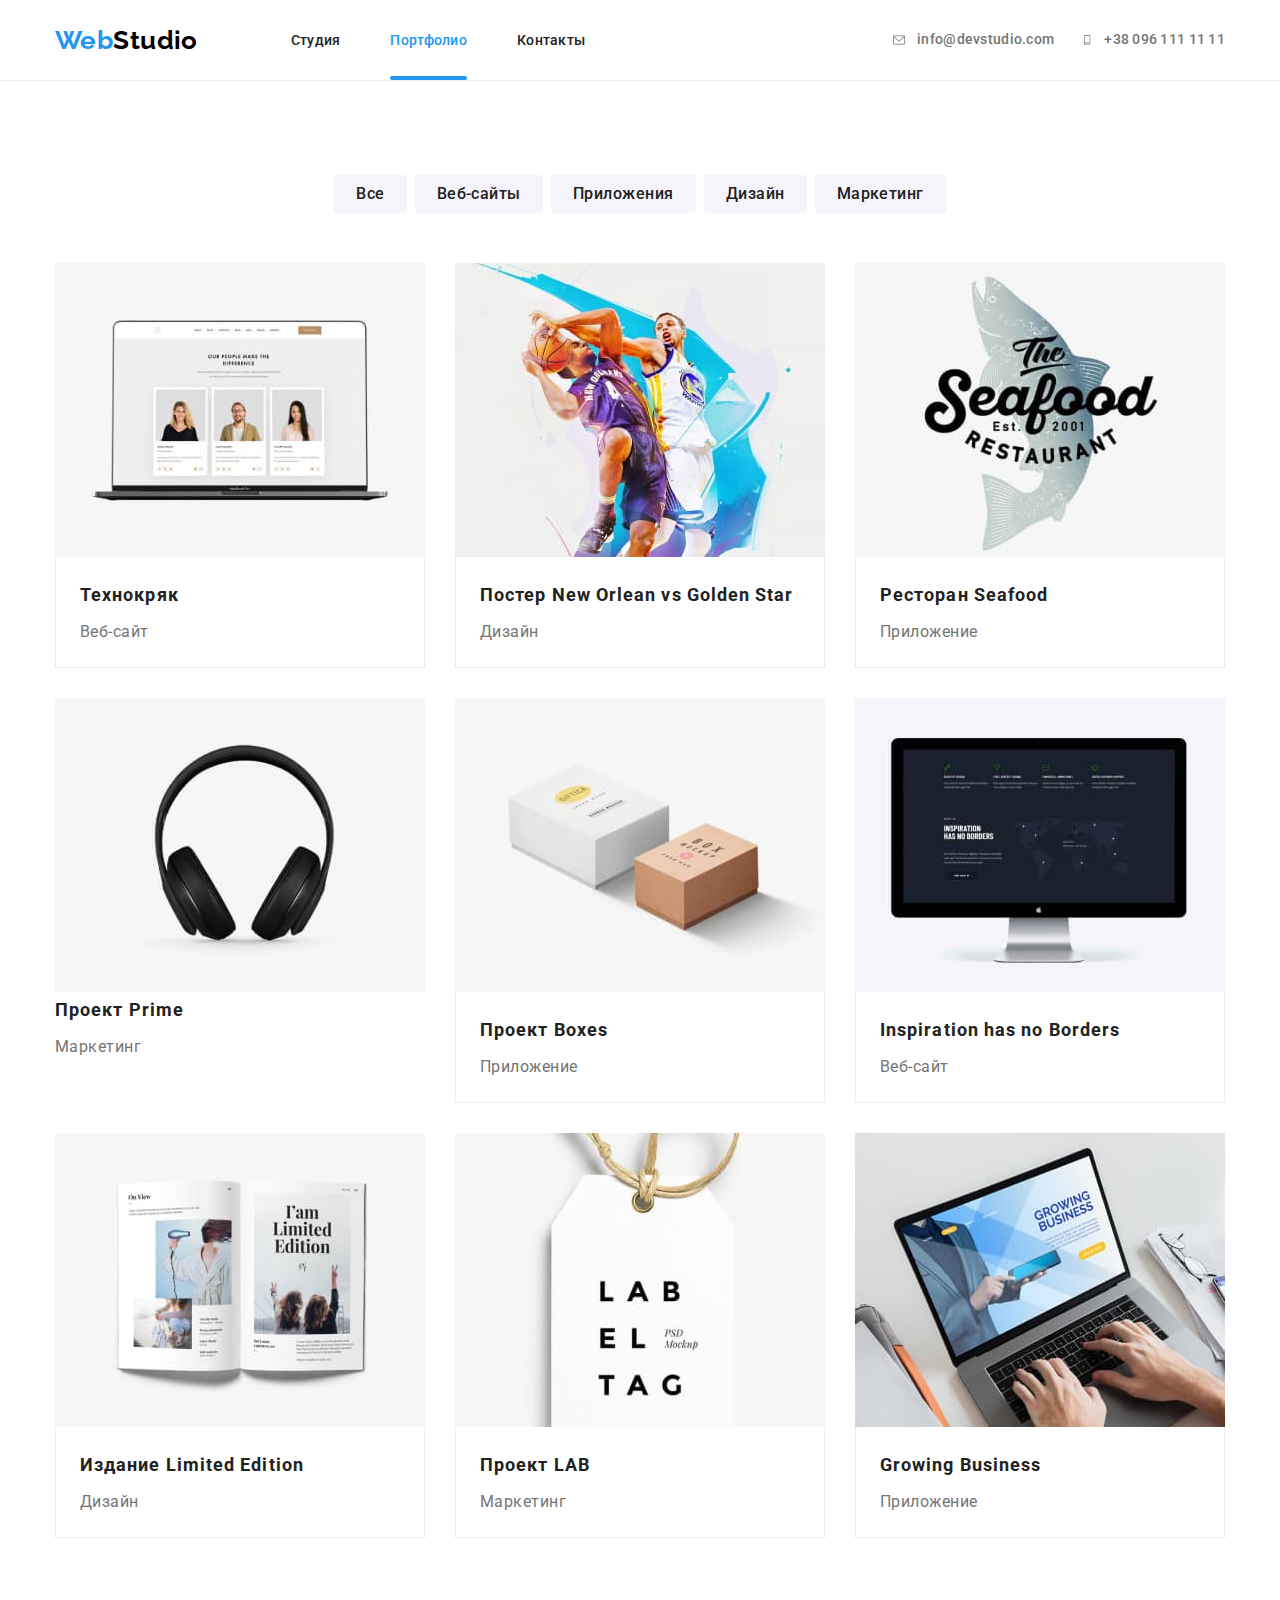
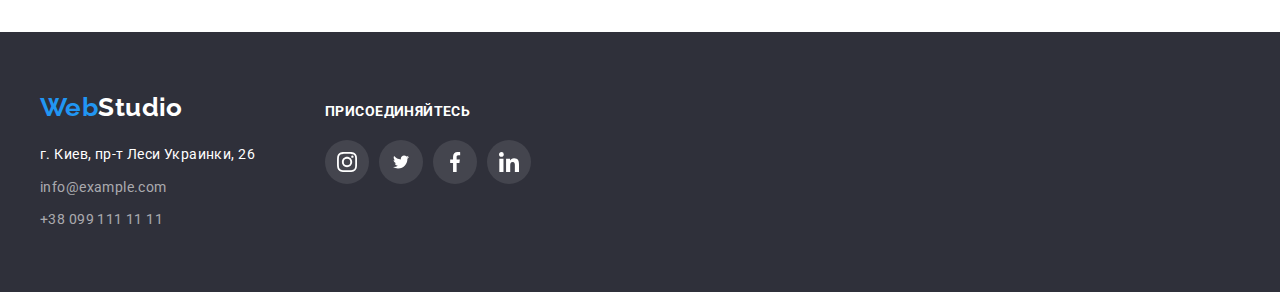
==== portfolio.html @ 7052b2ea "копия hw5" ====
<!DOCTYPE html>
<html lang="ru">

<head>
    <meta charset="UTF-8">
    <meta http-equiv="X-UA-Compatible" content="IE=edge">
    <meta name="viewport" content="width=device-width, initial-scale=1.0">
    <title>Вебстудия</title>

    <link rel="preconnect" href="https://fonts.gstatic.com">
    <link
        href="https://fonts.googleapis.com/css2?family=Raleway:wght@700&family=Roboto:wght@400;500;700;900&display=swap"
        rel="stylesheet">
    <link rel="stylesheet" href="https://cdnjs.cloudflare.com/ajax/libs/modern-normalize/1.0.0/modern-normalize.min.css">
    <link rel="stylesheet" href="./css/style.css">
</head>

<body>
    <header class="header">
        <div class="container">
            <nav class="navigation">
                <a href="#" class="logo"><span class="logo-web">Web</span><span class="logo-studio">Studio</span></a>
                <ul class="list site-nav">
                    <li class="item"><a href="./index.html" class="nav-item">Студия</a></li>
                    <li class="item"><a href="./portfolio.html" class="nav-item  current">Портфолио</a></li>
                    <li class="item"><a href="#" class="nav-item">Контакты</a></li>
                </ul>
            </nav>
            <ul class="list auth-nav">
                <li class="item">
                    <a class="contacts-item" href="mailto:info@devstudio.com">
                        <svg class="contact-icon" width="16" height="12">
                            <use href="./images/sprite.svg#icon-envelope"></use>
                        </svg>
                        info@devstudio.com
                    </a>
                </li>
                <li class="item">
                    <a class="contacts-item" href="tel:+380961111111">
                        <svg class="contact-icon" width="10" height="16">
                            <use href="./images/sprite.svg#icon-smartphone"></use>
                        </svg>
                        +38 096 111 11 11
                    </a>
                </li>
            </ul>
    
        </div>
    </header>


    <main>
        <section class="container section">
            <h1 hidden>Наши работы</h1>
            <!-- Filters -->
        
            <ul class="filters list">
                <li class="item"><button type="button" class="btn btn-secondary">Все</button></li>
                <li class="item"><button type="button" class="btn btn-secondary">Веб-сайты</button></li>
                <li class="item"><button type="button" class="btn btn-secondary">Приложения</button></li>
                <li class="item"><button type="button" class="btn btn-secondary">Дизайн</button></li>
                <li class="item"><button type="button" class="btn btn-secondary">Маркетинг</button></li>
            </ul>      
            <!-- /Filters -->

            <!-- Projects -->        
            <ul class="projects list">
                <li class="item">
                    <div class="projects-thumb">
                        <img class="project-img" src="./images/img-portfolio/img-pf-1.jpg" alt="Три сотрудника компании" width="370">
                        <div class="overlay">
                            <p class="text-overlay">Технокряк это современная площадка распространения коронавируса. Компании используют эту платформу для цифрового
                                шпионажа и атак на защищённые сервера конкурентов.
                            </p>                        
                        </div>
                        </div>
                    </div>
                    <div class="project-dscr">
                        <h2 class="project-title">Технокряк</h2>
                        <p class="project-text">Веб-сайт</p>
                    </div>
                                       
                </li>
                <li class="item">
                    <div class="projects-thumb">
                        <img class="project-img" src="./images/img-portfolio/img-pf-2.jpg" alt="Два баскетболиста" width="370">
                        <div class="overlay">
                            <p class="text-overlay">Технокряк это современная площадка распространения коронавируса. Компании используют эту платформу для цифрового
                                шпионажа и атак на защищённые сервера конкурентов.
                            </p>                        
                        </div>
                        </div>
                    </div>
                    <div class="project-dscr">
                        <h2 class="project-title">Постер New Orlean vs Golden Star</h2>
                        <p class="project-text">Дизайн</p> 
                    </div>               
                </li>
                <li class="item">
                    <div class="projects-thumb">
                        <img class="project-img" src="./images/img-portfolio/img-pf-3.jpg" alt="Логотип морского ресторана" width="370">
                        <div class="overlay">
                            <p class="text-overlay">Технокряк это современная площадка распространения коронавируса. Компании используют эту платформу для цифрового
                                шпионажа и атак на защищённые сервера конкурентов.
                            </p>                        
                        </div>
                        </div>
                    </div>
                    <div class="project-dscr">
                        <h2 class="project-title">Ресторан Seafood</h2>
                        <p class="project-text">Приложение</p>
                    </div>               
                </li>
                <li class="item">
                    <div class="projects-thumb">
                        <img class="project-img" src="./images/img-portfolio/img-pf-4.jpg" alt="Наушники" width="370">
                        <div class="overlay">
                            <p class="text-overlay">Технокряк это современная площадка распространения коронавируса. Компании используют эту платформу для цифрового
                                шпионажа и атак на защищённые сервера конкурентов.
                            </p>                        
                        </div>
                        </div>
                    </div>
                    <div class="prodect-dscr">
                        <h2 class="project-title">Проект Prime</h2>
                        <p class="project-text">Маркетинг</p>   
                    </div>                     
                </li>
                <li class="item">
                    <div class="projects-thumb">
                        <img class="project-img" src="./images/img-portfolio/img-pf-5.jpg" alt="Две коробочки" width="370">
                        <div class="overlay">
                            <p class="text-overlay">Технокряк это современная площадка распространения коронавируса. Компании используют эту платформу для цифрового
                                шпионажа и атак на защищённые сервера конкурентов.
                            </p>                        
                        </div>
                        </div>
                    </div>
                    <div class="project-dscr">
                        <h2 class="project-title">Проект Boxes</h2>
                        <p class="project-text">Приложение</p>
                    </div>               
                </li>
                <li class="item">
                    <div class="projects-thumb">
                        <img class="project-img" src="./images/img-portfolio/img-pf-6.jpg" alt="Монитор" width="370">
                        <div class="overlay">
                            <p class="text-overlay">Технокряк это современная площадка распространения коронавируса. Компании используют эту платформу для цифрового
                                шпионажа и атак на защищённые сервера конкурентов.
                            </p>                        
                        </div>
                        </div>
                    </div>
                    <div class="project-dscr">
                        <h2 class="project-title">Inspiration has no Borders</h2>
                        <p class="project-text">Веб-сайт</p>  
                    </div>               
                </li>
                <li class="item">
                    <div class="projects-thumb">
                        <img class="project-img" src="./images/img-portfolio/img-pf-7.jpg" alt="Разворот журнала" width="370">
                        <div class="overlay">
                            <p class="text-overlay">Технокряк это современная площадка распространения коронавируса. Компании используют эту платформу для цифрового
                                шпионажа и атак на защищённые сервера конкурентов.
                            </p>                        
                        </div>
                        </div>
                    </div>
                    <div class="project-dscr">
                        <h2 class="project-title">Издание Limited Edition</h2>
                        <p class="project-text">Дизайн</p>                           
                    </div>               
                </li>
                <li class="item">
                    <div class="projects-thumb">
                        <img class="project-img" src="./images/img-portfolio/img-pf-8.jpg" alt="Бирка" width="370">
                        <div class="overlay">
                            <p class="text-overlay">Технокряк это современная площадка распространения коронавируса. Компании используют эту платформу для цифрового
                                шпионажа и атак на защищённые сервера конкурентов.
                            </p>                        
                        </div>
                        </div>
                    </div>
                    <div class="project-dscr">
                        <h2 class="project-title">Проект LAB</h2>
                        <p class="project-text">Маркетинг</p>                          
                    </div>               
                </li>
                <li class="item">
                    <div class="projects-thumb">
                        <img class="project-img" src="./images/img-portfolio/img-pf-9.jpg" alt="Работа на ноутбуке" width="370">
                        <div class="overlay">
                            <p class="text-overlay">Технокряк это современная площадка распространения коронавируса. Компании используют эту платформу для цифрового
                                шпионажа и атак на защищённые сервера конкурентов.
                            </p>                        
                        </div>
                        </div>
                    </div>
                    <div class="project-dscr">
                        <h2 class="project-title">Growing Business</h2>
                        <p class="project-text">Приложение</p>
                    </div>               
                </li>
            </ul>
        </section>
        <!-- /Projects -->

    </main>

    <footer class="footer">
        <div class="container footer-box">
            <div class="auth-footer">
                <a href="#" class="logo"><span class="logo-web">Web</span><span class="logo-studio-down">Studio</span></a>
                <address class="address">
                    г. Киев, пр-т Леси Украинки, 26
                    <ul class="list">
                        <li class="item"><a href="mailto:info@example.com" class="address-item">info@example.com</a></li>
                        <li class="item"><a href="tel:+380991111111" class="address-item">+38 099 111 11 11</a></li>
                    </ul>
                </address>
            </div>
            <div class="social-footer">
                <p class="social-title">Присоединяйтесь</p>
                <ul class="social-list-footer list">
                    <li class="social-item">
                        <a class="social-link social-link-footer" href="" aria-label="Иконка Инстаграм">
                            <svg class="social-icon-footer" width="20" height="20">
                                <use href="./images/sprite.svg#icon-instagram"></use>
                            </svg>
                        </a>
                    </li>
                    <li class="social-item">
                        <a class="social-link social-link-footer" href="" aria-label="Иконка Твиттер">
                            <svg class="social-icon-footer" width="20" height="16">
                                <use href="./images/sprite.svg#icon-twitter"></use>
                            </svg>
                        </a>
                    </li>
                    <li class="social-item">
                        <a class="social-link social-link-footer" href="" aria-label="Иконка Фэйсбук">
                            <svg class="social-icon-footer" width="20" height="20">
                                <use href="./images/sprite.svg#icon-facebook"></use>
                            </svg>
                        </a>
                    </li>
                    <li class="social-item">
                        <a class="social-link social-link-footer" href="" aria-label="Иконка Линкедин">
                            <svg class="social-icon-footer" width="20" height="20">
                                <use href="./images/sprite.svg#icon-linkedin"></use>
                            </svg>
                        </a>
                    </li>
                </ul>
    
            </div>
    
        </div>
    
    </footer>

    
</body>
    
</html>
---- css/style.css ----
:root {
    --primary-text-color: #212121;
    --text-color-light: #757575;
    --accent-color: #2196f3;
    --text-color-white: #ffffff;
    --text-color-black: #000000;
    --text-color-footer-auth: rgba(255, 255, 255, 0.6);
    --bgc-color-secondary: #f5f4fa;
    --bgc-color: #2f303a;
    --border-color: #eeeeee;
    --bgc-img: rgba(47, 48, 58, 0.4);
    --icon-color: #afb1b8;
}

html {
    box-sizing: border-box;
}

*,
*::before,
*::after {
    box-sizing: inherit;
}

body {
    /* max-width: 1600px; */
    margin: 0 auto;
    background-color: var(--text-color-white);
    color: var(--primary-text-color);
    font-family: 'Roboto', sans-serif;
    font-style: normal;
    font-weight: 400;
    font-size: 14px;
    letter-spacing: 0.03em;
}

h1,
h2,
h3,
p {
    margin: 0;
    padding: 0;
}

.list {
    padding-inline: 0;
    margin: 0;
    padding: 0;
    list-style: none;
}

.container {
    margin-left: auto;
    margin-right: auto;
    width: 1200px;
    padding-left: 15px;
    padding-right: 15px;
}

.section {
    padding-top: 94px;
    padding-bottom: 94px;
}

.section:nth-child(2n + 4) {
    background-color: var(--bgc-color-secondary);
}

/* logo */
.header .logo {
    margin-right: 93px;
}

.logo {
    font-family: 'Raleway', sans-serif;
    font-weight: 700;
    font-size: 26px;
    line-height: 1.19;
    text-decoration: none;
}

.logo-web {
    color: var(--accent-color);
}

.logo-studio {
    color: var(--text-color-black);
}

.logo-studio-down {
    color: var(--text-color-white);
}
/* /logo */

/* NAVIGATION */
.header {
    border-bottom: 1px solid #ececec;
}

.header .container {
    display: flex;
    align-items: center;
}

.navigation {
    display: flex;
    align-items: center;
}

.header .list {
    display: flex;
    align-items: center;
}

.auth-nav {
    display: flex;
    margin-left: auto;
}

.site-nav .item + .item {
    margin-left: 50px;
}

.auth-nav .item + .item {
    margin-left: 30px;
}

.nav-item {
    padding: 32px 0;

    text-decoration: none;
    color: var(--primary-text-color);
    font-weight: 500;
    line-height: 1.14;
    letter-spacing: 0.02em;
    transition: color 250ms cubic-bezier(0.4, 0, 0.2, 1);
}

.nav-item.current {
    position: relative;
    color: var(--accent-color);
}

.nav-item.current::after {
    position: absolute;
    bottom: 0;
    content: '';
    display: block;
    height: 4px;
    width: 100%;
    border-radius: 2px;
    background-color: var(--accent-color);
}

.nav-item:hover,
.nav-item:focus {
    color: var(--accent-color);
}

.contacts-item {
    display: inline-flex;
    align-items: center;
    background-size: contain;
    padding: 32px 0;
    color: var(--text-color-light);
    font-weight: 500;
    font-size: 14px;
    line-height: 1.14;
    letter-spacing: 0.02em;
    text-decoration: none;

    transition: color 250ms cubic-bezier(0.4, 0, 0.2, 1);
}

.contact-icon {
    margin-right: 10px;
    fill: var(--text-color-light);
    background-size: contain;

    transition: fill 250ms cubic-bezier(0.4, 0, 0.2, 1);
}

.contacts-item:hover,
.contacts-item:focus {
    color: var(--accent-color);
}

.contacts-item:hover .contact-icon,
.contacts-item:focus .contact-icon {
    fill: var(--accent-color);
}

/* /NAVIGATION */

/* HERO */
.main-section {
    max-width: 1600px;
    margin: 0 auto;
    height: 600px;
    background-size: cover;
    background-position: center;
    background-image: linear-gradient(
            rgba(47, 48, 58, 0.4),
            rgba(47, 48, 58, 0.4)
        ),
        url(../images/img-main/bg-hero.jpg);
    background-color: var(--bgc-color);
    background-repeat: no-repeat;
}

.main-section .container {
    padding: 200px 0;
    text-align: center;
}

.main-title {
    color: var(--text-color-white);

    text-transform: uppercase;
    font-weight: 900;
    font-size: 44px;
    line-height: 1.36;
    letter-spacing: 0.06em;
}

.box-main-title {
    width: 696px;
    margin: 0 auto 30px auto;
}

.btn {
    cursor: pointer;
    border-radius: 4px;
    border: 3px solid transparent;
}

.btn-primary {
    padding: 10px 32px;

    color: var(--text-color-white);
    background-color: var(--accent-color);

    font-weight: 700;
    font-size: 16px;
    line-height: 1.87;
    letter-spacing: 0.06em;
}

.btn-secondary {
    padding: 6px 22px;

    color: var(--primary-text-color);
    background-color: var(--bgc-color-secondary);
    transition: background-color 250ms cubic-bezier(0.4, 0, 0.2, 1),
        color 250ms cubic-bezier(0.4, 0, 0.2, 1),
        box-shadow 250ms cubic-bezier(0.4, 0, 0.2, 1);

    font-weight: 500;
    font-size: 16px;
    line-height: 1.62;
    letter-spacing: 0.03em;
}

.btn-secondary:hover,
.btn-secondary:focus {
    color: var(--text-color-white);
    background-color: var(--accent-color);
}

.backdrop {
    position: fixed;
    z-index: 500;
    top: 0;
    left: 0;
    width: 100%;
    height: 100%;
    background-color: rgba(0, 0, 0, 0.2);
    opacity: 1;
    transition: opacity 250ms cubic-bezier(0.4, 0, 0.2, 1);
}

.backdrop.is-hidden {
    opacity: 0;
    pointer-events: none;
}

.modal {
    position: absolute;
    top: 50%;
    left: 50%;
    transform: translate(-50%, -50%) scale(1);
    width: 528px;
    height: 581px;
    background-color: var(--text-color-white);
    transition: transform 250ms cubic-bezier(0.4, 0, 0.2, 1);
}
.backdrop.is-hidden .modal {
    transform: translate(-50%, -50%) scale(0.6);
}

.btn-close {
    position: absolute;
    right: 8px;
    top: 8px;
    background-color: transparent;
    border: none;
    cursor: pointer;
}

/* /HERO */

/* FEATURES */
.feature-list {
    display: flex;
}

.feature-list .item {
    width: 270px;
}

.feature-list .item + .item {
    margin-left: 30px;
    display: block;
}

.section.no-padding {
    padding-bottom: 0;
}

.features-title {
    font-size: inherit;
    font-weight: 700;
    line-height: 1.14;
    text-transform: uppercase;
}

.features-text {
    margin-top: 10px;
    color: var(--text-color-light);
    line-height: 1.71;
}

.feature-box {
    display: flex;
    align-items: center;
    justify-content: center;
    margin-bottom: 30px;
    width: 270px;
    height: 120px;
    background-color: var(--bgc-color-secondary);
}

/* /FEATURES */

/* ABOUT */
.about-list {
    display: flex;
    justify-content: space-between;
}

.section-title {
    margin-bottom: 50px;

    font-weight: 700;
    font-size: 36px;
    line-height: 1.16;
    text-align: center;
}

.about-img {
    display: block;
}

.about-box {
    position: relative;
}

.about-table {
    position: absolute;
    left: 0;
    bottom: 0;
    width: 100%;
    padding: 27px 82px;
    background-color: rgba(47, 48, 58, 0.8);
}

.about-table .features-title {
    color: var(--text-color-white);
}

/* /ABOUT */

/* TEAM */
.team-list .item {
    display: block;
    background-color: var(--text-color-white);
    text-align: center;
    box-shadow: 0px 1px 3px rgba(0, 0, 0, 0.12), 0px 1px 1px rgba(0, 0, 0, 0.14),
        0px 2px 1px rgba(0, 0, 0, 0.2);
    border-radius: 0px 0px 4px 4px;
}

.team-list {
    display: flex;
    justify-content: space-between;
}

.team-dscr {
    width: 270px;
    padding-top: 30px;
    padding-bottom: 30px;
    padding-left: 32px;
    padding-right: 32px;
}

.team-card-title {
    margin-bottom: 10px;

    color: var(--primary-text-color);

    font-weight: 500;
    font-size: 16px;
    line-height: 1.18;
}

.team-card-text {
    color: var(--text-color-light);

    font-size: 16px;
    line-height: 1.18;

    margin-bottom: 16px;
}

.team-card-img {
    display: block;
}

.social-list {
    display: flex;
    justify-content: space-between;
    margin: 0;
}

.social-link {
    display: flex;
    justify-content: center;
    align-items: center;
    width: 44px;
    height: 44px;
    border-radius: 50%;
    cursor: pointer;
    transition: background-color 250ms cubic-bezier(0.4, 0, 0.2, 1);
}

.social-link:hover {
    background-color: var(--accent-color);
}

.social-link:hover .social-icon {
    fill: var(--text-color-white);
}

.social-icon {
    fill: var(--icon-color);
    transition: fill 250ms cubic-bezier(0.4, 0, 0.2, 1);
}

/* .social-item:not(:last-child) {
    margin-right: 10px;
} */

/* /TEAM */

/* CLIENTS */
.clients-list {
    display: inline-flex;
}
.client-box {
    display: flex;
    align-items: center;
    justify-content: center;
    width: 170px;
    height: 90px;
    border: 1px solid var(--icon-color);
    border-radius: 4px;
    transition: border 250ms cubic-bezier(0.4, 0, 0.2, 1);
}

.clients-list li + li {
    margin-left: 30px;
}

.client-icon {
    fill: #afb1b8;
    transition: fill 250ms cubic-bezier(0.4, 0, 0.2, 1);
}

.client-box:hover {
    border: 1px solid var(--accent-color);
}
.client-box:hover .client-icon {
    fill: var(--accent-color);
}

/* /CLIENTS */

/* FOOTER */
.footer {
    background-color: var(--bgc-color);
}

.footer-box {
    display: flex;
    align-items: baseline;
    padding: 60px 0;
}
.address {
    margin-top: 20px;

    font-style: normal;
    line-height: 1.71;
    color: var(--text-color-white);
}

.address-item {
    display: block;
    /* margin-top: 9px; */
    text-decoration: none;
    color: var(--text-color-footer-auth);
    transition: color 250ms cubic-bezier(0.4, 0, 0.2, 1);
}

.address .item {
    margin-top: 9px;
}

.address-item:hover,
.address-item:focus {
    color: var(--accent-color);
}

.social-title {
    font-weight: 700;
    font-size: 14px;
    line-height: 1.14em;
    letter-spacing: 0.03em;
    color: var(--text-color-white);
    text-transform: uppercase;
    margin-bottom: 20px;
}

.social-link-footer {
    background-color: rgba(255, 255, 255, 0.1);
    transition: background-color 250ms cubic-bezier(0.4, 0, 0.2, 1);
}

.social-list-footer .social-item:not(:last-child) {
    margin-right: 10px;
}

.social-icon-footer {
    fill: var(--text-color-white);
}

.social-footer {
    margin-left: 70px;
    align-items: flex-start;
}

.social-list-footer {
    display: flex;
}

/* /FOOTER */

/* PAGE PORTFOLIO */

/* FILTERS */
.container .filters {
    display: flex;
    justify-content: center;
    margin-bottom: 50px;
}

.filters .item + .item {
    margin-left: 8px;
}

.btn-secondary {
    color: var(--primary-text-color);
    background-color: var(--bgc-color-secondary);

    font-weight: 500;
    font-size: 16px;
    line-height: 1.62;

    padding: 6px 22px;
    border-radius: 4px;
    border: none;
}

.btn-secondary:hover,
.btn-secondary:focus {
    color: var(--text-color-white);
    background-color: var(--accent-color);
    box-shadow: 0px 3px 1px rgba(0, 0, 0, 0.1), 0px 1px 2px rgba(0, 0, 0, 0.08),
        0px 2px 2px rgba(0, 0, 0, 0.12);
}
/* /FILTERS */

/* PROJECTS */
.projects {
    display: flex;
    flex-wrap: wrap;
}

.project-title {
    margin-bottom: 4px;

    color: var(--primary-text-color);
    font-weight: 700;

    font-size: 18px;
    line-height: 2;
    letter-spacing: 0.06em;
}

.project-text {
    font-size: 16px;
    line-height: 1.87;
    letter-spacing: 0.03em;
    color: var(--text-color-light);
}

.project-img {
    display: block;
}

.projects .item {
    margin-right: 30px;
    margin-bottom: 30px;
    width: 370px;
    transition: box-shadow 250ms cubic-bezier(0.4, 0, 0.2, 1),
        color 2500ms cubic-bezier(0.4, 0, 0.2, 1);
}

.projects .item:nth-child(3n) {
    margin-right: 0;
}

.projects .item:nth-last-child(-n + 3) {
    margin-bottom: 0;
}
.projects .item:hover,
.projects .item:focus {
    box-shadow: 0px 1px 1px rgba(0, 0, 0, 0.12), 0px 4px 4px rgba(0, 0, 0, 0.06),
        1px 4px 6px rgba(0, 0, 0, 0.16);
}

.project-dscr {
    border: 1px solid var(--border-color);
    border-top: none;
    padding: 20px 24px;
}

.projects-thumb {
    position: relative;
    overflow: hidden;
}

.overlay {
    position: absolute;
    left: 0;
    bottom: 0;
    background-color: rgba(33, 150, 243, 0.9);
    padding: 63px 24px;
    width: 100%;
    height: 100%;
    transform: translateY(100%);
    transition: transform 250ms cubic-bezier(0.4, 0, 0.2, 1);
}

.projects .item:hover .overlay {
    transform: translateY(0);
}

.text-overlay {
    font-size: 18px;
    line-height: 1.56;
    letter-spacing: 0.03em;
    color: var(--text-color-white);
}
/* /PROJECTS */
/* /PORTFOLIO */ ;
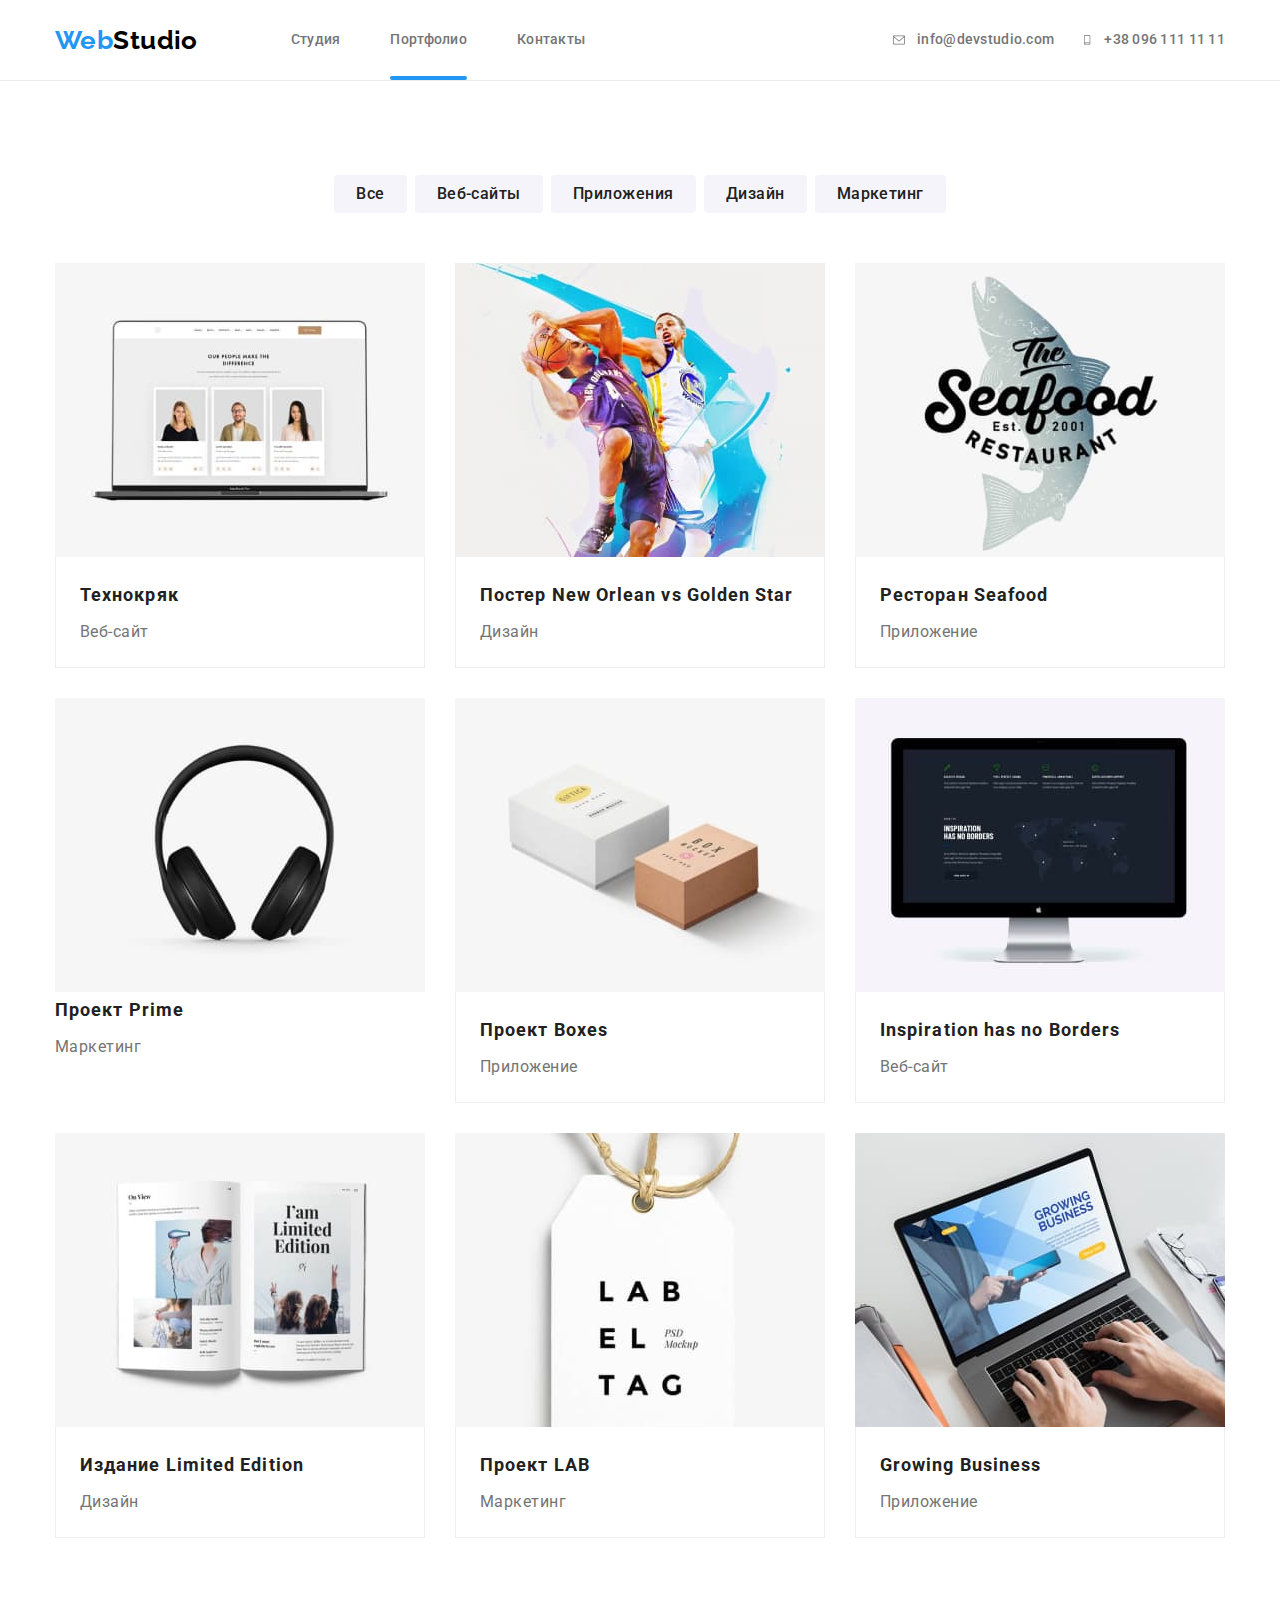
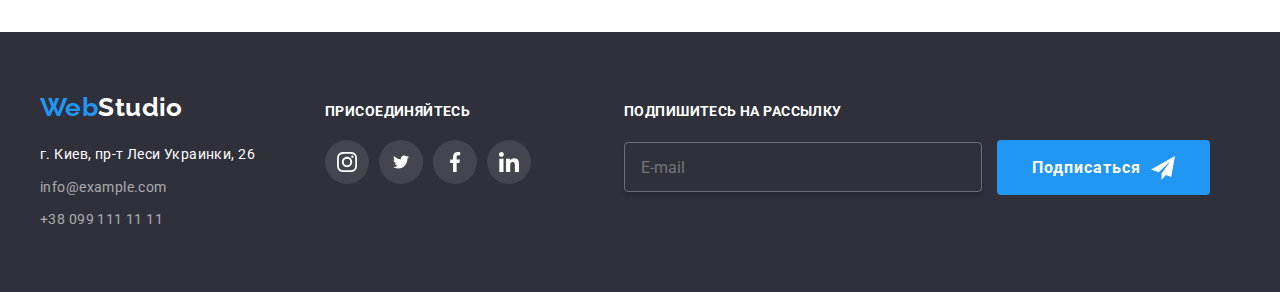
==== commit d1033b89: "BEM" ====
--- a/portfolio.html
+++ b/portfolio.html
@@ -11,40 +11,52 @@
     <link
         href="https://fonts.googleapis.com/css2?family=Raleway:wght@700&family=Roboto:wght@400;500;700;900&display=swap"
         rel="stylesheet">
-    <link rel="stylesheet" href="https://cdnjs.cloudflare.com/ajax/libs/modern-normalize/1.0.0/modern-normalize.min.css">
+    <link rel="stylesheet"
+        href="https://cdnjs.cloudflare.com/ajax/libs/modern-normalize/1.0.0/modern-normalize.min.css">
     <link rel="stylesheet" href="./css/style.css">
+    <link rel="stylesheet" href="./js/modal.js">
+
 </head>
 
 <body>
+
+
     <header class="header">
-        <div class="container">
+        <div class="container header__container">
             <nav class="navigation">
-                <a href="#" class="logo"><span class="logo-web">Web</span><span class="logo-studio">Studio</span></a>
-                <ul class="list site-nav">
-                    <li class="item"><a href="./index.html" class="nav-item">Студия</a></li>
-                    <li class="item"><a href="./portfolio.html" class="nav-item  current">Портфолио</a></li>
-                    <li class="item"><a href="#" class="nav-item">Контакты</a></li>
+                <a href="#" class="logo header__logo"><span class="logo__web">Web</span><span
+                        class="logo__studio">Studio</span></a>
+                <ul class="navigation__list list">
+                    <li class="navigation__item">
+                        <a href="./index.html" class="navigation__link">Студия</a>
+                    </li>
+                    <li class="navigation__item">
+                        <a href="./portfolio.html" class="navigation__link  navigation__link--current">Портфолио</a>
+                    </li>
+                    <li class="navigation__item">
+                        <a href="#" class="navigation__link">Контакты</a>
+                    </li>
                 </ul>
             </nav>
-            <ul class="list auth-nav">
-                <li class="item">
-                    <a class="contacts-item" href="mailto:info@devstudio.com">
-                        <svg class="contact-icon" width="16" height="12">
+            <ul class="auth-nav list">
+                <li class="auth-nav__item">
+                    <a class="auth-nav__link" href="mailto:info@devstudio.com">
+                        <svg class="auth-nav__icon" width="16" height="12">
                             <use href="./images/sprite.svg#icon-envelope"></use>
                         </svg>
                         info@devstudio.com
                     </a>
                 </li>
-                <li class="item">
-                    <a class="contacts-item" href="tel:+380961111111">
-                        <svg class="contact-icon" width="10" height="16">
+                <li class="auth-nav__item">
+                    <a class="auth-nav__link" href="tel:+380961111111">
+                        <svg class="auth-nav__icon" width="10" height="16">
                             <use href="./images/sprite.svg#icon-smartphone"></use>
                         </svg>
                         +38 096 111 11 11
                     </a>
                 </li>
             </ul>
-    
+
         </div>
     </header>
 
@@ -55,150 +67,150 @@
             <!-- Filters -->
         
             <ul class="filters list">
-                <li class="item"><button type="button" class="btn btn-secondary">Все</button></li>
-                <li class="item"><button type="button" class="btn btn-secondary">Веб-сайты</button></li>
-                <li class="item"><button type="button" class="btn btn-secondary">Приложения</button></li>
-                <li class="item"><button type="button" class="btn btn-secondary">Дизайн</button></li>
-                <li class="item"><button type="button" class="btn btn-secondary">Маркетинг</button></li>
+                <li class="filters__item"><button type="button" class="btn btn__secondary">Все</button></li>
+                <li class="filters__item"><button type="button" class="btn btn__secondary">Веб-сайты</button></li>
+                <li class="filters__item"><button type="button" class="btn btn__secondary">Приложения</button></li>
+                <li class="filters__item"><button type="button" class="btn btn__secondary">Дизайн</button></li>
+                <li class="filters__item"><button type="button" class="btn btn__secondary">Маркетинг</button></li>
             </ul>      
             <!-- /Filters -->
 
-            <!-- Projects -->        
-            <ul class="projects list">
-                <li class="item">
-                    <div class="projects-thumb">
-                        <img class="project-img" src="./images/img-portfolio/img-pf-1.jpg" alt="Три сотрудника компании" width="370">
-                        <div class="overlay">
-                            <p class="text-overlay">Технокряк это современная площадка распространения коронавируса. Компании используют эту платформу для цифрового
-                                шпионажа и атак на защищённые сервера конкурентов.
-                            </p>                        
-                        </div>
-                        </div>
-                    </div>
-                    <div class="project-dscr">
-                        <h2 class="project-title">Технокряк</h2>
-                        <p class="project-text">Веб-сайт</p>
+            <!-- Project -->        
+            <ul class="project list">
+                <li class="project__item">
+                    <div class="project__thumb">
+                        <img class="project__img" src="./images/img-portfolio/img-pf-1.jpg" alt="Три сотрудника компании" width="370">
+                        <div class="project__overlay">
+                            <p class="project__overlay--text">Технокряк это современная площадка распространения коронавируса. Компании используют эту платформу для цифрового
+                                шпионажа и атак на защищённые сервера конкурентов.
+                            </p>                        
+                        </div>
+                        </div>
+                    </div>
+                    <div class="project__dscr">
+                        <h2 class="project__title">Технокряк</h2>
+                        <p class="project__text">Веб-сайт</p>
                     </div>
                                        
                 </li>
-                <li class="item">
-                    <div class="projects-thumb">
-                        <img class="project-img" src="./images/img-portfolio/img-pf-2.jpg" alt="Два баскетболиста" width="370">
-                        <div class="overlay">
-                            <p class="text-overlay">Технокряк это современная площадка распространения коронавируса. Компании используют эту платформу для цифрового
-                                шпионажа и атак на защищённые сервера конкурентов.
-                            </p>                        
-                        </div>
-                        </div>
-                    </div>
-                    <div class="project-dscr">
-                        <h2 class="project-title">Постер New Orlean vs Golden Star</h2>
-                        <p class="project-text">Дизайн</p> 
-                    </div>               
-                </li>
-                <li class="item">
-                    <div class="projects-thumb">
-                        <img class="project-img" src="./images/img-portfolio/img-pf-3.jpg" alt="Логотип морского ресторана" width="370">
-                        <div class="overlay">
-                            <p class="text-overlay">Технокряк это современная площадка распространения коронавируса. Компании используют эту платформу для цифрового
-                                шпионажа и атак на защищённые сервера конкурентов.
-                            </p>                        
-                        </div>
-                        </div>
-                    </div>
-                    <div class="project-dscr">
-                        <h2 class="project-title">Ресторан Seafood</h2>
-                        <p class="project-text">Приложение</p>
-                    </div>               
-                </li>
-                <li class="item">
-                    <div class="projects-thumb">
-                        <img class="project-img" src="./images/img-portfolio/img-pf-4.jpg" alt="Наушники" width="370">
-                        <div class="overlay">
-                            <p class="text-overlay">Технокряк это современная площадка распространения коронавируса. Компании используют эту платформу для цифрового
-                                шпионажа и атак на защищённые сервера конкурентов.
-                            </p>                        
-                        </div>
-                        </div>
-                    </div>
-                    <div class="prodect-dscr">
-                        <h2 class="project-title">Проект Prime</h2>
-                        <p class="project-text">Маркетинг</p>   
+                <li class="project__item">
+                    <div class="project__thumb">
+                        <img class="project__img" src="./images/img-portfolio/img-pf-2.jpg" alt="Два баскетболиста" width="370">
+                        <div class="project__overlay">
+                            <p class="project__overlay--text">Технокряк это современная площадка распространения коронавируса. Компании используют эту платформу для цифрового
+                                шпионажа и атак на защищённые сервера конкурентов.
+                            </p>                        
+                        </div>
+                        </div>
+                    </div>
+                    <div class="project__dscr">
+                        <h2 class="project__title">Постер New Orlean vs Golden Star</h2>
+                        <p class="project__text">Дизайн</p> 
+                    </div>               
+                </li>
+                <li class="project__item">
+                    <div class="project__thumb">
+                        <img class="project__img" src="./images/img-portfolio/img-pf-3.jpg" alt="Логотип морского ресторана" width="370">
+                        <div class="project__overlay">
+                            <p class="project__overlay--text">Технокряк это современная площадка распространения коронавируса. Компании используют эту платформу для цифрового
+                                шпионажа и атак на защищённые сервера конкурентов.
+                            </p>                        
+                        </div>
+                        </div>
+                    </div>
+                    <div class="project__dscr">
+                        <h2 class="project__title">Ресторан Seafood</h2>
+                        <p class="project__text">Приложение</p>
+                    </div>               
+                </li>
+                <li class="project__item">
+                    <div class="project__thumb">
+                        <img class="project__img" src="./images/img-portfolio/img-pf-4.jpg" alt="Наушники" width="370">
+                        <div class="project__overlay">
+                            <p class="project__overlay--text">Технокряк это современная площадка распространения коронавируса. Компании используют эту платформу для цифрового
+                                шпионажа и атак на защищённые сервера конкурентов.
+                            </p>                        
+                        </div>
+                        </div>
+                    </div>
+                    <div class="prodect__dscr">
+                        <h2 class="project__title">Проект Prime</h2>
+                        <p class="project__text">Маркетинг</p>   
                     </div>                     
                 </li>
-                <li class="item">
-                    <div class="projects-thumb">
-                        <img class="project-img" src="./images/img-portfolio/img-pf-5.jpg" alt="Две коробочки" width="370">
-                        <div class="overlay">
-                            <p class="text-overlay">Технокряк это современная площадка распространения коронавируса. Компании используют эту платформу для цифрового
-                                шпионажа и атак на защищённые сервера конкурентов.
-                            </p>                        
-                        </div>
-                        </div>
-                    </div>
-                    <div class="project-dscr">
-                        <h2 class="project-title">Проект Boxes</h2>
-                        <p class="project-text">Приложение</p>
-                    </div>               
-                </li>
-                <li class="item">
-                    <div class="projects-thumb">
-                        <img class="project-img" src="./images/img-portfolio/img-pf-6.jpg" alt="Монитор" width="370">
-                        <div class="overlay">
-                            <p class="text-overlay">Технокряк это современная площадка распространения коронавируса. Компании используют эту платформу для цифрового
-                                шпионажа и атак на защищённые сервера конкурентов.
-                            </p>                        
-                        </div>
-                        </div>
-                    </div>
-                    <div class="project-dscr">
-                        <h2 class="project-title">Inspiration has no Borders</h2>
-                        <p class="project-text">Веб-сайт</p>  
-                    </div>               
-                </li>
-                <li class="item">
-                    <div class="projects-thumb">
-                        <img class="project-img" src="./images/img-portfolio/img-pf-7.jpg" alt="Разворот журнала" width="370">
-                        <div class="overlay">
-                            <p class="text-overlay">Технокряк это современная площадка распространения коронавируса. Компании используют эту платформу для цифрового
-                                шпионажа и атак на защищённые сервера конкурентов.
-                            </p>                        
-                        </div>
-                        </div>
-                    </div>
-                    <div class="project-dscr">
-                        <h2 class="project-title">Издание Limited Edition</h2>
-                        <p class="project-text">Дизайн</p>                           
-                    </div>               
-                </li>
-                <li class="item">
-                    <div class="projects-thumb">
-                        <img class="project-img" src="./images/img-portfolio/img-pf-8.jpg" alt="Бирка" width="370">
-                        <div class="overlay">
-                            <p class="text-overlay">Технокряк это современная площадка распространения коронавируса. Компании используют эту платформу для цифрового
-                                шпионажа и атак на защищённые сервера конкурентов.
-                            </p>                        
-                        </div>
-                        </div>
-                    </div>
-                    <div class="project-dscr">
-                        <h2 class="project-title">Проект LAB</h2>
-                        <p class="project-text">Маркетинг</p>                          
-                    </div>               
-                </li>
-                <li class="item">
-                    <div class="projects-thumb">
-                        <img class="project-img" src="./images/img-portfolio/img-pf-9.jpg" alt="Работа на ноутбуке" width="370">
-                        <div class="overlay">
-                            <p class="text-overlay">Технокряк это современная площадка распространения коронавируса. Компании используют эту платформу для цифрового
-                                шпионажа и атак на защищённые сервера конкурентов.
-                            </p>                        
-                        </div>
-                        </div>
-                    </div>
-                    <div class="project-dscr">
-                        <h2 class="project-title">Growing Business</h2>
-                        <p class="project-text">Приложение</p>
+                <li class="project__item">
+                    <div class="project__thumb">
+                        <img class="project__img" src="./images/img-portfolio/img-pf-5.jpg" alt="Две коробочки" width="370">
+                        <div class="project__overlay">
+                            <p class="project__overlay--text">Технокряк это современная площадка распространения коронавируса. Компании используют эту платформу для цифрового
+                                шпионажа и атак на защищённые сервера конкурентов.
+                            </p>                        
+                        </div>
+                        </div>
+                    </div>
+                    <div class="project__dscr">
+                        <h2 class="project__title">Проект Boxes</h2>
+                        <p class="project__text">Приложение</p>
+                    </div>               
+                </li>
+                <li class="project__item">
+                    <div class="project__thumb">
+                        <img class="project__img" src="./images/img-portfolio/img-pf-6.jpg" alt="Монитор" width="370">
+                        <div class="project__overlay">
+                            <p class="project__overlay--text">Технокряк это современная площадка распространения коронавируса. Компании используют эту платформу для цифрового
+                                шпионажа и атак на защищённые сервера конкурентов.
+                            </p>                        
+                        </div>
+                        </div>
+                    </div>
+                    <div class="project__dscr">
+                        <h2 class="project__title">Inspiration has no Borders</h2>
+                        <p class="project__text">Веб-сайт</p>  
+                    </div>               
+                </li>
+                <li class="project__item">
+                    <div class="project__thumb">
+                        <img class="project__img" src="./images/img-portfolio/img-pf-7.jpg" alt="Разворот журнала" width="370">
+                        <div class="project__overlay">
+                            <p class="project__overlay--text">Технокряк это современная площадка распространения коронавируса. Компании используют эту платформу для цифрового
+                                шпионажа и атак на защищённые сервера конкурентов.
+                            </p>                        
+                        </div>
+                        </div>
+                    </div>
+                    <div class="project__dscr">
+                        <h2 class="project__title">Издание Limited Edition</h2>
+                        <p class="project__text">Дизайн</p>                           
+                    </div>               
+                </li>
+                <li class="project__item">
+                    <div class="project__thumb">
+                        <img class="project__img" src="./images/img-portfolio/img-pf-8.jpg" alt="Бирка" width="370">
+                        <div class="project__overlay">
+                            <p class="project__overlay--text">Технокряк это современная площадка распространения коронавируса. Компании используют эту платформу для цифрового
+                                шпионажа и атак на защищённые сервера конкурентов.
+                            </p>                        
+                        </div>
+                        </div>
+                    </div>
+                    <div class="project__dscr">
+                        <h2 class="project__title">Проект LAB</h2>
+                        <p class="project__text">Маркетинг</p>                          
+                    </div>               
+                </li>
+                <li class="project__item">
+                    <div class="project__thumb">
+                        <img class="project__img" src="./images/img-portfolio/img-pf-9.jpg" alt="Работа на ноутбуке" width="370">
+                        <div class="project__overlay">
+                            <p class="project__overlay--text">Технокряк это современная площадка распространения коронавируса. Компании используют эту платформу для цифрового
+                                шпионажа и атак на защищённые сервера конкурентов.
+                            </p>                        
+                        </div>
+                        </div>
+                    </div>
+                    <div class="project__dscr">
+                        <h2 class="project__title">Growing Business</h2>
+                        <p class="project__text">Приложение</p>
                     </div>               
                 </li>
             </ul>
@@ -209,43 +221,47 @@
 
     <footer class="footer">
         <div class="container footer-box">
-            <div class="auth-footer">
-                <a href="#" class="logo"><span class="logo-web">Web</span><span class="logo-studio-down">Studio</span></a>
+            <!-- <div class="auth-footer"> -->
+            <div>
+                <a href="#" class="logo"><span class="logo__web">Web</span><span
+                        class="logo__studio--footer">Studio</span></a>
                 <address class="address">
                     г. Киев, пр-т Леси Украинки, 26
                     <ul class="list">
-                        <li class="item"><a href="mailto:info@example.com" class="address-item">info@example.com</a></li>
-                        <li class="item"><a href="tel:+380991111111" class="address-item">+38 099 111 11 11</a></li>
+                        <li class="address__item"><a href="mailto:info@example.com"
+                                class="address__link">info@example.com</a></li>
+                        <li class="address__item"><a href="tel:+380991111111" class="address__link">+38 099 111 11 11</a>
+                        </li>
                     </ul>
                 </address>
             </div>
-            <div class="social-footer">
-                <p class="social-title">Присоединяйтесь</p>
-                <ul class="social-list-footer list">
-                    <li class="social-item">
-                        <a class="social-link social-link-footer" href="" aria-label="Иконка Инстаграм">
-                            <svg class="social-icon-footer" width="20" height="20">
+            <div class="footer-box__social">
+                <p class="footer-box__title">Присоединяйтесь</p>
+                <ul class="social-list list">
+                    <li class="social-list__item social-list__item--footer">
+                        <a class="social-list__link social-list__link--footer" href="" aria-label="Иконка Инстаграм">
+                            <svg class="social-list__icon social-list__icon--footer" width="20" height="20">
                                 <use href="./images/sprite.svg#icon-instagram"></use>
                             </svg>
                         </a>
                     </li>
-                    <li class="social-item">
-                        <a class="social-link social-link-footer" href="" aria-label="Иконка Твиттер">
-                            <svg class="social-icon-footer" width="20" height="16">
+                    <li class="social-list__item social-list__item--footer">
+                        <a class="social-list__link social-list__link--footer" href="" aria-label="Иконка Твиттер">
+                            <svg class="social-list__icon social-list__icon--footer" width="20" height="16">
                                 <use href="./images/sprite.svg#icon-twitter"></use>
                             </svg>
                         </a>
                     </li>
-                    <li class="social-item">
-                        <a class="social-link social-link-footer" href="" aria-label="Иконка Фэйсбук">
-                            <svg class="social-icon-footer" width="20" height="20">
+                    <li class="social-list__item social-list__item--footer">
+                        <a class="social-list__link social-list__link--footer" href="" aria-label="Иконка Фэйсбук">
+                            <svg class="social-list__icon social-list__icon--footer" width="20" height="20">
                                 <use href="./images/sprite.svg#icon-facebook"></use>
                             </svg>
                         </a>
                     </li>
-                    <li class="social-item">
-                        <a class="social-link social-link-footer" href="" aria-label="Иконка Линкедин">
-                            <svg class="social-icon-footer" width="20" height="20">
+                    <li class="social-list__item social-list__item--footer">
+                        <a class="social-list__link social-list__link--footer" href="" aria-label="Иконка Линкедин">
+                            <svg class="social-list__icon social-list__icon--footer" width="20" height="20">
                                 <use href="./images/sprite.svg#icon-linkedin"></use>
                             </svg>
                         </a>
@@ -253,12 +269,28 @@
                 </ul>
     
             </div>
+            <div class="sign-form">
+                <p class="sign-form__title">Подпишитесь на рассылку</p>
+                <form>
+                    <label>
+                        <input class="sign-form__input" type="email" name="email" placeholder="E-mail">
+                    </label>
+                    <button type="submit" class="btn btn__primary">Подписаться
+                        <svg class="sign-form__icon" width="24" height="24">
+                            <use href="./images/sprite.svg#icon-send"></use>
+                        </svg>
+                    </button>
+    
+    
+                </form>
+    
+    
+            </div>
     
         </div>
     
     </footer>
-
-    
-</body>
-    
-</html>+    <script src="./js/modal.js"></script>
+    </body>
+    
+    </html>--- a/css/style.css
+++ b/css/style.css
@@ -23,7 +23,6 @@
 }
 
 body {
-    /* max-width: 1600px; */
     margin: 0 auto;
     background-color: var(--text-color-white);
     color: var(--primary-text-color);
@@ -37,6 +36,7 @@
 h1,
 h2,
 h3,
+h4,
 p {
     margin: 0;
     padding: 0;
@@ -67,7 +67,7 @@
 }
 
 /* logo */
-.header .logo {
+.header__logo {
     margin-right: 93px;
 }
 
@@ -79,15 +79,15 @@
     text-decoration: none;
 }
 
-.logo-web {
+.logo__web {
     color: var(--accent-color);
 }
 
-.logo-studio {
+.logo__studio {
     color: var(--text-color-black);
 }
 
-.logo-studio-down {
+.logo__studio--footer {
     color: var(--text-color-white);
 }
 /* /logo */
@@ -97,7 +97,7 @@
     border-bottom: 1px solid #ececec;
 }
 
-.header .container {
+.header__container {
     display: flex;
     align-items: center;
 }
@@ -107,41 +107,29 @@
     align-items: center;
 }
 
-.header .list {
-    display: flex;
-    align-items: center;
-}
-
-.auth-nav {
-    display: flex;
-    margin-left: auto;
-}
-
-.site-nav .item + .item {
+.navigation__list {
+    display: flex;
+    align-items: center;
+}
+
+.navigation__item + .navigation__item {
     margin-left: 50px;
 }
 
-.auth-nav .item + .item {
-    margin-left: 30px;
-}
-
-.nav-item {
-    padding: 32px 0;
-
-    text-decoration: none;
-    color: var(--primary-text-color);
-    font-weight: 500;
-    line-height: 1.14;
-    letter-spacing: 0.02em;
-    transition: color 250ms cubic-bezier(0.4, 0, 0.2, 1);
-}
-
-.nav-item.current {
+/* .navigation__item + .navigation__item {
+    margin-left: 50px;
+}
+
+.navigation__item + .navigation__item {
+    margin-left: 50px;
+} */
+
+.navigation__link--current {
     position: relative;
     color: var(--accent-color);
 }
 
-.nav-item.current::after {
+.navigation__link--current::after {
     position: absolute;
     bottom: 0;
     content: '';
@@ -152,12 +140,22 @@
     background-color: var(--accent-color);
 }
 
-.nav-item:hover,
-.nav-item:focus {
+.navigation__link:hover,
+.navigation__link:focus {
     color: var(--accent-color);
 }
 
-.contacts-item {
+.auth-nav {
+    display: flex;
+    margin-left: auto;
+}
+
+.auth-nav__item + .auth-nav__item {
+    margin-left: 30px;
+}
+
+.navigation__link,
+.auth-nav__link {
     display: inline-flex;
     align-items: center;
     background-size: contain;
@@ -168,26 +166,24 @@
     line-height: 1.14;
     letter-spacing: 0.02em;
     text-decoration: none;
-
     transition: color 250ms cubic-bezier(0.4, 0, 0.2, 1);
 }
 
-.contact-icon {
+.auth-nav__link:hover,
+.auth-nav__link:focus {
+    color: var(--accent-color);
+}
+
+.auth-nav__link:hover .auth-nav__icon,
+.auth-nav__link:focus .auth-nav__icon {
+    fill: var(--accent-color);
+}
+
+.auth-nav__icon {
     margin-right: 10px;
     fill: var(--text-color-light);
     background-size: contain;
-
     transition: fill 250ms cubic-bezier(0.4, 0, 0.2, 1);
-}
-
-.contacts-item:hover,
-.contacts-item:focus {
-    color: var(--accent-color);
-}
-
-.contacts-item:hover .contact-icon,
-.contacts-item:focus .contact-icon {
-    fill: var(--accent-color);
 }
 
 /* /NAVIGATION */
@@ -213,7 +209,7 @@
     text-align: center;
 }
 
-.main-title {
+.main-section__title {
     color: var(--text-color-white);
 
     text-transform: uppercase;
@@ -223,18 +219,21 @@
     letter-spacing: 0.06em;
 }
 
-.box-main-title {
+.main-section__box {
     width: 696px;
     margin: 0 auto 30px auto;
 }
 
 .btn {
+    display: inline-flex;
     cursor: pointer;
     border-radius: 4px;
     border: 3px solid transparent;
 }
 
-.btn-primary {
+.btn__primary {
+    display: inline-flex;
+    align-items: center;
     padding: 10px 32px;
 
     color: var(--text-color-white);
@@ -246,32 +245,20 @@
     letter-spacing: 0.06em;
 }
 
-.btn-secondary {
-    padding: 6px 22px;
-
-    color: var(--primary-text-color);
-    background-color: var(--bgc-color-secondary);
-    transition: background-color 250ms cubic-bezier(0.4, 0, 0.2, 1),
-        color 250ms cubic-bezier(0.4, 0, 0.2, 1),
-        box-shadow 250ms cubic-bezier(0.4, 0, 0.2, 1);
-
-    font-weight: 500;
-    font-size: 16px;
-    line-height: 1.62;
-    letter-spacing: 0.03em;
-}
-
-.btn-secondary:hover,
-.btn-secondary:focus {
-    color: var(--text-color-white);
-    background-color: var(--accent-color);
-}
-
 .backdrop {
     position: fixed;
+
+    display: flex;
+    justify-content: center;
+    align-items: center;
+    flex-wrap: wrap;
+    overflow-y: auto;
+    padding: 20px 0;
+
     z-index: 500;
     top: 0;
     left: 0;
+
     width: 100%;
     height: 100%;
     background-color: rgba(0, 0, 0, 0.2);
@@ -286,9 +273,10 @@
 
 .modal {
     position: absolute;
-    top: 50%;
+    top: 85%;
     left: 50%;
     transform: translate(-50%, -50%) scale(1);
+    /* transform: scale(1); */
     width: 528px;
     height: 581px;
     background-color: var(--text-color-white);
@@ -298,49 +286,206 @@
     transform: translate(-50%, -50%) scale(0.6);
 }
 
-.btn-close {
+.modal__btn-close {
     position: absolute;
     right: 8px;
     top: 8px;
     background-color: transparent;
+    width: 30px;
+    height: 30px;
+    border: 1px solid rgba(0, 0, 0, 0.1);
+    border-radius: 50%;
+    cursor: pointer;
+}
+
+.modal__btn-close--svg {
+    position: absolute;
+    top: 50%;
+    right: 50%;
+    transform: translate(50%, -50%);
+    transition: fill 250ms cubic-bezier(0.4, 0, 0.2, 1);
+}
+
+.modal__btn-close:hover .modal__btn-close--svg {
+    fill: var(--accent-color);
+}
+
+.form {
+    display: block;
+    margin: 0 auto;
+    padding-top: 40px;
+    width: 448px;
+    text-align: start;
+}
+
+.form-title {
+    font-weight: 700;
+    font-size: 20px;
+    line-height: 1.15;
+    letter-spacing: 0.03em;
+    margin-bottom: 12px;
+}
+
+.form__label {
+    position: relative;
+    display: block;
+    align-items: center;
+    font-family: 'Roboto', sans-serif;
+    font-style: normal;
+    font-weight: 400;
+    font-size: 12px;
+    line-height: 1.17;
+    letter-spacing: 0.01em;
+    color: var(--text-color-light);
+}
+
+.form__input {
+    width: 100%;
+    /* margin: 0;
+    margin-bottom: 10px;
+    margin-top: 4px; */
+    padding-left: 42px;
+    height: 40px;
+    padding-right: 12px;
+    border: 1px solid rgba(33, 33, 33, 0.2);
+    border-radius: 4px;
+
+    outline: none;
+    cursor: pointer;
+
+    font-family: 'Roboto', sans-serif;
+    font-style: normal;
+    font-weight: 400;
+    font-size: 14px;
+    letter-spacing: 0.03em;
+    transition: border 250ms cubic-bezier(0.4, 0, 0.2, 1);
+}
+
+.form__label:hover .form__input,
+.form__label:focus .form__input {
+    border: 1px solid var(--accent-color);
+    fill: var(--accent-color);
+    outline: none;
+}
+
+.form__label:hover .form__icon,
+.form__label:focus .form__icon {
+    fill: var(--accent-color);
+}
+
+.form__input-wrapper {
+    position: relative;
+    display: block;
+    margin: 0;
+    margin-bottom: 10px;
+    margin-top: 4px;
+}
+.form__input-wrapper.last-chld {
+    margin-bottom: 25px;
+}
+
+.form__icon {
+    position: absolute;
+    top: 50%;
+    transform: translateY(-50%);
+    left: 15px;
+    cursor: pointer;
+    transition: fill 250ms cubic-bezier(0.4, 0, 0.2, 1);
+}
+
+.form__textarea {
+    height: 120px;
+    resize: none;
+    padding: 12px 16px;
+    margin-top: 4px;
+    margin-bottom: 25px;
+}
+
+.form__textarea::placeholder {
+    font-family: 'Roboto', sans-serif;
+    font-style: normal;
+    font-weight: 400;
+    font-size: 14px;
+    letter-spacing: 0.03em;
+    color: rgba(117, 117, 117, 0.5);
+}
+
+.form__label--check {
+    padding-left: 36px;
+    margin-bottom: 30px;
+}
+
+.form__input--check {
+    position: absolute;
+    appearance: none;
+    -webkit-appearance: none;
+    -moz-appearance: none;
+}
+
+.form__icon-check {
+    position: absolute;
+    align-items: center;
+    width: 16px;
+    height: 15px;
+    margin-left: -25px;
+    cursor: pointer;
+    border: 2px solid var(--primary-text-color);
+    border-radius: 2px;
+    align-items: center;
+    transition: background-color 250ms cubic-bezier(0.4, 0, 0.2, 1),
+        border 250ms cubic-bezier(0.4, 0, 0.2, 1);
+}
+
+.form__input--check:checked + .form__icon-check {
+    background-color: var(--accent-color);
     border: none;
-    cursor: pointer;
+    background-size: cover;
+}
+
+.form__text-agree {
+    color: var(--accent-color);
+}
+
+.btn__send {
+    display: block;
+    margin: 0 auto;
+    padding: 10px 55px;
 }
 
 /* /HERO */
 
 /* FEATURES */
-.feature-list {
-    display: flex;
-}
-
-.feature-list .item {
+.feature {
+    display: flex;
+}
+
+.feature__item {
     width: 270px;
 }
 
-.feature-list .item + .item {
+.feature__item + .feature__item {
     margin-left: 30px;
     display: block;
 }
 
-.section.no-padding {
+.section__no-padding {
     padding-bottom: 0;
 }
 
-.features-title {
+.box__title {
     font-size: inherit;
     font-weight: 700;
     line-height: 1.14;
     text-transform: uppercase;
 }
 
-.features-text {
+.feature__text {
     margin-top: 10px;
     color: var(--text-color-light);
     line-height: 1.71;
 }
 
-.feature-box {
+.feature__box {
     display: flex;
     align-items: center;
     justify-content: center;
@@ -353,12 +498,12 @@
 /* /FEATURES */
 
 /* ABOUT */
-.about-list {
+.about {
     display: flex;
     justify-content: space-between;
 }
 
-.section-title {
+.section__title {
     margin-bottom: 50px;
 
     font-weight: 700;
@@ -367,15 +512,15 @@
     text-align: center;
 }
 
-.about-img {
-    display: block;
-}
-
-.about-box {
+.about__img {
+    display: block;
+}
+
+.about__box {
     position: relative;
 }
 
-.about-table {
+.about__table {
     position: absolute;
     left: 0;
     bottom: 0;
@@ -384,14 +529,19 @@
     background-color: rgba(47, 48, 58, 0.8);
 }
 
-.about-table .features-title {
+.box__title--about {
     color: var(--text-color-white);
 }
 
 /* /ABOUT */
 
 /* TEAM */
-.team-list .item {
+.team {
+    display: flex;
+    justify-content: space-between;
+}
+
+.team__item {
     display: block;
     background-color: var(--text-color-white);
     text-align: center;
@@ -400,12 +550,7 @@
     border-radius: 0px 0px 4px 4px;
 }
 
-.team-list {
-    display: flex;
-    justify-content: space-between;
-}
-
-.team-dscr {
+.team__dscr {
     width: 270px;
     padding-top: 30px;
     padding-bottom: 30px;
@@ -413,7 +558,7 @@
     padding-right: 32px;
 }
 
-.team-card-title {
+.team__card-title {
     margin-bottom: 10px;
 
     color: var(--primary-text-color);
@@ -423,7 +568,7 @@
     line-height: 1.18;
 }
 
-.team-card-text {
+.team__card-text {
     color: var(--text-color-light);
 
     font-size: 16px;
@@ -432,7 +577,7 @@
     margin-bottom: 16px;
 }
 
-.team-card-img {
+.team__card-img {
     display: block;
 }
 
@@ -442,7 +587,7 @@
     margin: 0;
 }
 
-.social-link {
+.social-list__link {
     display: flex;
     justify-content: center;
     align-items: center;
@@ -453,30 +598,31 @@
     transition: background-color 250ms cubic-bezier(0.4, 0, 0.2, 1);
 }
 
-.social-link:hover {
+.social-list__link:hover {
     background-color: var(--accent-color);
 }
 
-.social-link:hover .social-icon {
+.social-list__link:hover .social-list__icon {
     fill: var(--text-color-white);
 }
 
-.social-icon {
+.social-list__icon {
     fill: var(--icon-color);
     transition: fill 250ms cubic-bezier(0.4, 0, 0.2, 1);
 }
 
-/* .social-item:not(:last-child) {
-    margin-right: 10px;
-} */
-
 /* /TEAM */
 
 /* CLIENTS */
-.clients-list {
+.client {
     display: inline-flex;
 }
-.client-box {
+
+.client__item + .client__item {
+    margin-left: 30px;
+}
+
+.client__box {
     display: flex;
     align-items: center;
     justify-content: center;
@@ -487,19 +633,15 @@
     transition: border 250ms cubic-bezier(0.4, 0, 0.2, 1);
 }
 
-.clients-list li + li {
-    margin-left: 30px;
-}
-
-.client-icon {
+.client__icon {
     fill: #afb1b8;
     transition: fill 250ms cubic-bezier(0.4, 0, 0.2, 1);
 }
 
-.client-box:hover {
+.client__box:hover {
     border: 1px solid var(--accent-color);
 }
-.client-box:hover .client-icon {
+.client__box:hover .client__icon {
     fill: var(--accent-color);
 }
 
@@ -517,30 +659,29 @@
 }
 .address {
     margin-top: 20px;
-
     font-style: normal;
     line-height: 1.71;
     color: var(--text-color-white);
 }
 
-.address-item {
-    display: block;
-    /* margin-top: 9px; */
+.address__link {
+    display: block;
     text-decoration: none;
     color: var(--text-color-footer-auth);
     transition: color 250ms cubic-bezier(0.4, 0, 0.2, 1);
 }
 
-.address .item {
+.address__item {
     margin-top: 9px;
 }
 
-.address-item:hover,
-.address-item:focus {
+.address__link:hover,
+.address__link:focus {
     color: var(--accent-color);
 }
 
-.social-title {
+.footer-box__title,
+.sign-form__title {
     font-weight: 700;
     font-size: 14px;
     line-height: 1.14em;
@@ -550,26 +691,42 @@
     margin-bottom: 20px;
 }
 
-.social-link-footer {
+.social-list__link--footer {
     background-color: rgba(255, 255, 255, 0.1);
     transition: background-color 250ms cubic-bezier(0.4, 0, 0.2, 1);
 }
 
-.social-list-footer .social-item:not(:last-child) {
+.social-list__item--footer:not(:last-child) {
     margin-right: 10px;
 }
 
-.social-icon-footer {
+.social-list__icon--footer {
     fill: var(--text-color-white);
 }
 
-.social-footer {
+.footer-box__social {
     margin-left: 70px;
     align-items: flex-start;
 }
 
-.social-list-footer {
-    display: flex;
+.sign-form {
+    margin-left: 93px;
+}
+.sign-form__icon {
+    margin-left: 10px;
+}
+
+.sign-form__input {
+    width: 358px;
+    height: 50px;
+    margin-right: 12px;
+    background-color: transparent;
+    border: 1px solid rgba(255, 255, 255, 0.3);
+    border-radius: 4px;
+    box-shadow: 0px 4px 4px rgba(0, 0, 0, 0.15);
+    padding-left: 16px;
+    font-size: 16px;
+    outline: none;
 }
 
 /* /FOOTER */
@@ -577,17 +734,17 @@
 /* PAGE PORTFOLIO */
 
 /* FILTERS */
-.container .filters {
+.filters {
     display: flex;
     justify-content: center;
     margin-bottom: 50px;
 }
 
-.filters .item + .item {
+.filters__item + .filters__item {
     margin-left: 8px;
 }
 
-.btn-secondary {
+.btn__secondary {
     color: var(--primary-text-color);
     background-color: var(--bgc-color-secondary);
 
@@ -600,22 +757,43 @@
     border: none;
 }
 
-.btn-secondary:hover,
-.btn-secondary:focus {
+.btn__secondary:hover,
+.btn__secondary:focus {
     color: var(--text-color-white);
     background-color: var(--accent-color);
     box-shadow: 0px 3px 1px rgba(0, 0, 0, 0.1), 0px 1px 2px rgba(0, 0, 0, 0.08),
         0px 2px 2px rgba(0, 0, 0, 0.12);
 }
+.btn__secondary {
+    padding: 6px 22px;
+
+    color: var(--primary-text-color);
+    background-color: var(--bgc-color-secondary);
+    transition: background-color 250ms cubic-bezier(0.4, 0, 0.2, 1),
+        color 250ms cubic-bezier(0.4, 0, 0.2, 1),
+        box-shadow 250ms cubic-bezier(0.4, 0, 0.2, 1);
+
+    font-weight: 500;
+    font-size: 16px;
+    line-height: 1.62;
+    letter-spacing: 0.03em;
+}
+
+.btn__secondary:hover,
+.btn__secondary:focus {
+    color: var(--text-color-white);
+    background-color: var(--accent-color);
+}
+
 /* /FILTERS */
 
 /* PROJECTS */
-.projects {
+.project {
     display: flex;
     flex-wrap: wrap;
 }
 
-.project-title {
+.project__title {
     margin-bottom: 4px;
 
     color: var(--primary-text-color);
@@ -626,18 +804,18 @@
     letter-spacing: 0.06em;
 }
 
-.project-text {
+.project__text {
     font-size: 16px;
     line-height: 1.87;
     letter-spacing: 0.03em;
     color: var(--text-color-light);
 }
 
-.project-img {
-    display: block;
-}
-
-.projects .item {
+.project__img {
+    display: block;
+}
+
+.project__item {
     margin-right: 30px;
     margin-bottom: 30px;
     width: 370px;
@@ -645,31 +823,31 @@
         color 2500ms cubic-bezier(0.4, 0, 0.2, 1);
 }
 
-.projects .item:nth-child(3n) {
+.project__item:nth-child(3n) {
     margin-right: 0;
 }
 
-.projects .item:nth-last-child(-n + 3) {
+.project__item:nth-last-child(-n + 3) {
     margin-bottom: 0;
 }
-.projects .item:hover,
-.projects .item:focus {
+.project__item:hover,
+.project__item:focus {
     box-shadow: 0px 1px 1px rgba(0, 0, 0, 0.12), 0px 4px 4px rgba(0, 0, 0, 0.06),
         1px 4px 6px rgba(0, 0, 0, 0.16);
 }
 
-.project-dscr {
+.project__dscr {
     border: 1px solid var(--border-color);
     border-top: none;
     padding: 20px 24px;
 }
 
-.projects-thumb {
+.project__thumb {
     position: relative;
     overflow: hidden;
 }
 
-.overlay {
+.project__overlay {
     position: absolute;
     left: 0;
     bottom: 0;
@@ -681,11 +859,11 @@
     transition: transform 250ms cubic-bezier(0.4, 0, 0.2, 1);
 }
 
-.projects .item:hover .overlay {
+.project__item:hover .project__overlay {
     transform: translateY(0);
 }
 
-.text-overlay {
+.project__overlay--text {
     font-size: 18px;
     line-height: 1.56;
     letter-spacing: 0.03em;
